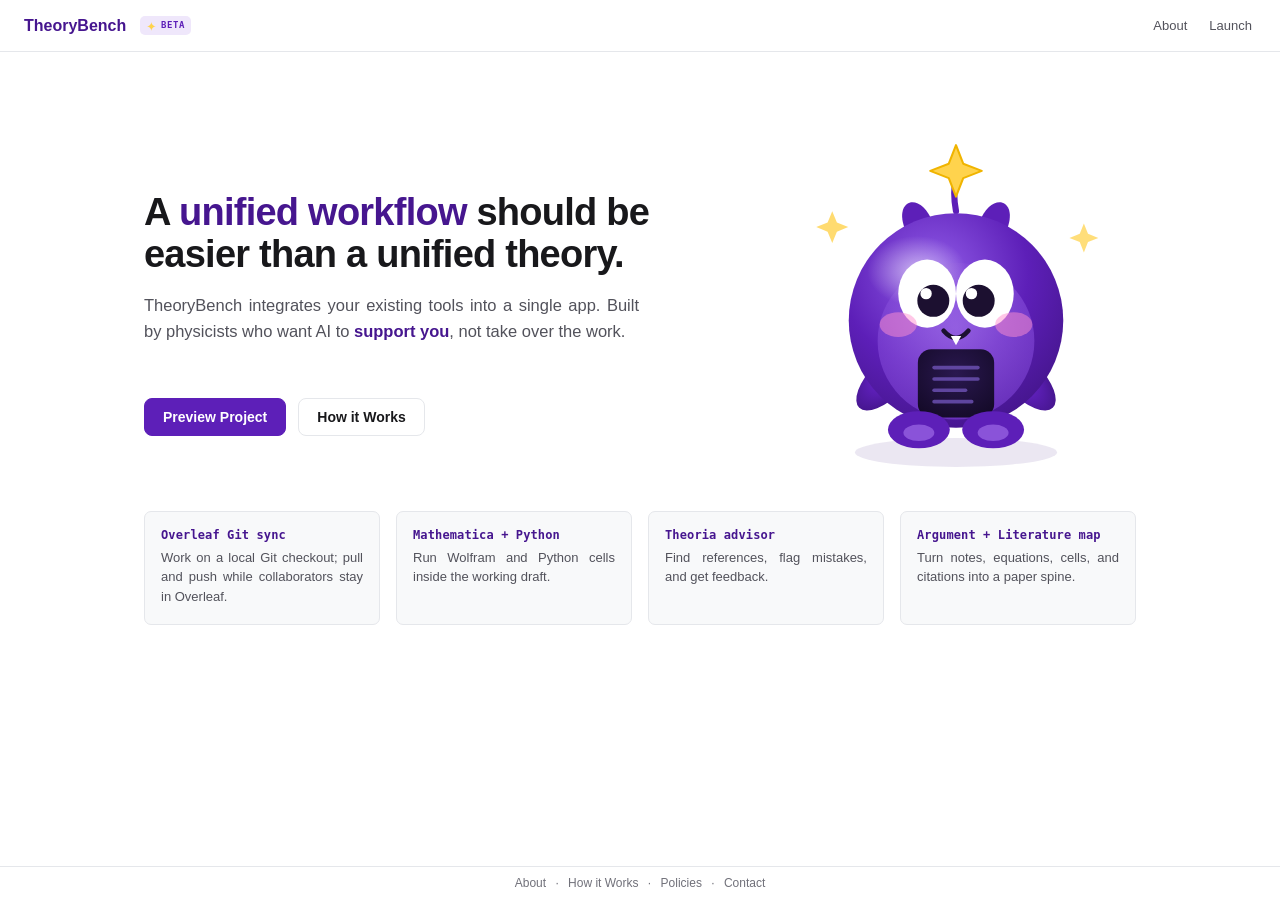
==== index.html @ 71f3ba2c "Publish TheoryBench static site (marketing + demo) for Cloudflare Pages" ====
<!doctype html>
<html lang="en">
<head>
  <meta charset="utf-8" />
  <meta name="viewport" content="width=device-width, initial-scale=1" />
  <title>TheoryBench — the physicist's working room</title>
  <style>
    :root {
      /* Inherited from project.html: zinc neutrals + ONE violet accent. */
      --sans:-apple-system,BlinkMacSystemFont,'Segoe UI',Roboto,sans-serif;
      --mono:'SF Mono',ui-monospace,Menlo,Consolas,monospace;
      --bg:#ffffff; --panel:#f8f9fa; --line:#e5e7eb; --line-soft:#f0f0f0;
      --ink:#18181b; --muted:#52525b; --faint:#71717a;
      --accent:#5d1fb8; --accent-strong:#46168f; --accent-deep:#34106b; --accent-soft:#efe7fb; --accent-line:#e3d6f6;
      --star:#ffd34d;
      --radius:7px;
    }
    * { box-sizing:border-box; }
    body { margin:0; color:var(--ink); font:14px/1.55 var(--sans); background:var(--bg); -webkit-font-smoothing:antialiased; min-height:100vh; display:flex; flex-direction:column; }
    a { color:inherit; }
    ::selection { background:rgba(93,31,184,.22); }
    :focus-visible { outline:2px solid var(--accent); outline-offset:2px; border-radius:4px; }

    /* top bar — mirrors the app's brand-mark */
    .nav { display:flex; align-items:center; gap:14px; height:52px; padding:0 24px; border-bottom:1px solid var(--line); }
    .brand-mark { display:inline-flex; align-items:center; color:var(--accent-strong); font:700 16px/1 var(--sans); letter-spacing:0; }
    .beta-tag { display:inline-flex; align-items:center; gap:4px; align-self:center; font:600 9px/1 var(--mono); letter-spacing:.06em; text-transform:uppercase; color:var(--accent); background:var(--accent-soft); padding:3px 6px; border-radius:5px; }
    .beta-tag .star { color:var(--star); font-size:17px; line-height:.8; transform:translateY(-.5px); }
    .nav .spacer { flex:1; }
    .nav a.navlink { color:var(--muted); text-decoration:none; font:500 13px var(--sans); padding:0 4px; }
    .nav a.navlink:hover { color:var(--ink); }

    .btn { display:inline-flex; align-items:center; gap:7px; height:38px; padding:0 18px; border-radius:8px; border:1px solid var(--line); background:#fff; color:var(--ink); font:600 14px var(--sans); text-decoration:none; cursor:pointer; }
    .btn:hover { background:var(--line-soft); }
    .btn.primary { border-color:var(--accent); background:var(--accent); color:#fff; }
    .btn.primary:hover { background:var(--accent-strong); border-color:var(--accent-strong); }
    .btn.sm { height:32px; padding:0 13px; font-size:13px; border-radius:7px; }

    /* hero */
    .hero { max-width:1040px; margin:0 auto; padding:56px 24px 24px; display:grid; grid-template-columns:1fr 360px; gap:40px; align-items:center; }
    .hero .copy { padding-top:22px; }
    .hero .copy h1 { margin:0 0 16px; font:700 38px/1.12 var(--sans); letter-spacing:-0.02em; color:var(--ink); }
    .hero .copy h1 .accent { color:var(--accent-strong); }
    .hero .copy p.lede { margin:0 0 26px; font-size:16.5px; line-height:1.6; color:var(--muted); max-width:30em; text-align:justify; }
    .hero .cta { display:flex; gap:12px; flex-wrap:wrap; margin-top:8px; transform:translateY(28px); }

    .mascot-wrap { display:flex; justify-content:center; }
    /* Swappable mascot: replace this single <svg> (or drop in <img src=...>) without touching layout. */
    .mascot { width:330px; height:auto; display:block; }

    /* pillars */
    .pillars { max-width:1040px; margin:0 auto; padding:18px 24px 64px; display:grid; grid-template-columns:repeat(4,1fr); gap:16px; }
    .pillar { border:1px solid var(--line); border-radius:var(--radius); padding:16px 16px 18px; background:var(--panel); }
    .pillar h3 { margin:0 0 6px; font:600 12px var(--mono); letter-spacing:.01em; color:var(--accent-strong); }
    .pillar p { margin:0; font-size:13px; line-height:1.5; color:var(--muted); text-align:justify; }

    footer { margin-top:auto; border-top:1px solid var(--line); padding:7px 28px; color:var(--faint); font-size:12px; text-align:center; }
    footer a { color:var(--faint); text-decoration:none; margin:0 6px; }
    footer a:hover { color:var(--accent); }

    @media (max-width:840px) {
      .hero { grid-template-columns:1fr; text-align:center; padding-top:40px; }
      .hero .copy p.lede { margin-left:auto; margin-right:auto; }
      .hero .cta { justify-content:center; }
      .mascot-wrap { order:-1; }
      .pillars { grid-template-columns:repeat(2,1fr); }
    }
    @media (max-width:520px) { .pillars { grid-template-columns:1fr; } .hero .copy h1 { font-size:32px; } }
  </style>
</head>
<body>
  <nav class="nav">
    <a class="brand-mark" href="index.html" style="text-decoration:none">Theory<span style="color:var(--accent-strong)">Bench</span></a>
    <span class="beta-tag"><span class="star">✦</span>beta</span>
    <span class="spacer"></span>
    <a class="navlink" href="about.html">About</a>
    <a class="navlink" href="manager.html">Launch</a>
  </nav>

  <section class="hero">
    <div class="copy">
      <h1>A <span class="accent">unified workflow</span> should be easier than a unified theory.</h1>
      <p class="lede">
        TheoryBench integrates your existing tools into a single app. Built by physicists who want
        AI to <span style="color:var(--accent-strong);font-weight:600">support you</span>, not take over the work.
      </p>
      <div class="cta">
        <a class="btn primary" href="project.html?demo=1">Preview Project</a>
        <a class="btn" href="how-it-works.html">How it Works</a>
      </div>
    </div>

    <div class="mascot-wrap">
      <!-- ====== Theoria mascot (single swappable block) ====== -->
      <svg class="mascot" viewBox="0 0 320 350" role="img" aria-label="Theoria, the patron AI of theory, sitting with a belly screen">
        <defs>
          <radialGradient id="body" cx="40%" cy="28%" r="84%">
            <stop offset="0%" stop-color="#915ce8"/>
            <stop offset="52%" stop-color="#5d1fb8"/>
            <stop offset="100%" stop-color="#3f1382"/>
          </radialGradient>
          <radialGradient id="tummy" cx="50%" cy="42%" r="66%">
            <stop offset="0%" stop-color="#a877ee"/>
            <stop offset="100%" stop-color="#7639d0"/>
          </radialGradient>
          <radialGradient id="sheen" cx="50%" cy="50%" r="50%">
            <stop offset="0%" stop-color="#ffffff" stop-opacity=".55"/>
            <stop offset="100%" stop-color="#ffffff" stop-opacity="0"/>
          </radialGradient>
          <radialGradient id="screen" cx="50%" cy="36%" r="72%">
            <stop offset="0%" stop-color="#2a1850"/>
            <stop offset="100%" stop-color="#140a28"/>
          </radialGradient>
        </defs>

        <!-- ground shadow -->
        <ellipse cx="160" cy="334" rx="98" ry="14" fill="#3f1382" opacity=".10"/>

        <!-- sparkle stars -->
        <g fill="var(--star)"><path d="M40 100 l4.5 11 11 4.5 -11 4.5 -4.5 11 -4.5 -11 -11 -4.5 11 -4.5 z" opacity=".8"/><path d="M284 112 l4 10 10 4 -10 4 -4 10 -4 -10 -10 -4 10 -4 z" opacity=".75"/></g>

        <!-- star antenna -->
        <path d="M160 100 C157 84 158 76 160 68" stroke="#5d1fb8" stroke-width="6" fill="none" stroke-linecap="round"/>
        <path d="M160 36 l7 18 18 7 -18 7 -7 18 -7 -18 -18 -7 18 -7 z" fill="var(--star)" stroke="#f0b400" stroke-width="2" stroke-linejoin="round"/>

        <!-- ears -->
        <path d="M110 116 C100 88 126 80 138 112 z" fill="#5d1fb8"/>
        <path d="M210 116 C220 88 194 80 182 112 z" fill="#5d1fb8"/>

        <!-- arms: one blob each, pointing down and out (behind body) -->
        <ellipse cx="94" cy="262" rx="18" ry="40" transform="rotate(44 94 262)" fill="url(#body)"/>
        <ellipse cx="226" cy="262" rx="18" ry="40" transform="rotate(-44 226 262)" fill="url(#body)"/>

        <!-- body -->
        <ellipse cx="160" cy="206" rx="104" ry="104" fill="url(#body)"/>
        <ellipse cx="160" cy="226" rx="76" ry="76" fill="url(#tummy)" opacity=".62"/>
        <ellipse cx="122" cy="158" rx="48" ry="34" fill="url(#sheen)"/>

        <!-- belly screen -->
        <rect x="123" y="234" width="74" height="66" rx="13" fill="url(#screen)"/>
        <g fill="#6a4fb0" opacity=".85">
          <rect x="137" y="250" width="46" height="3.5" rx="1.75"/>
          <rect x="137" y="261" width="46" height="3.5" rx="1.75"/>
          <rect x="137" y="272" width="34" height="3.5" rx="1.75"/>
          <rect x="137" y="283" width="40" height="3.5" rx="1.75"/>
        </g>

        <!-- feet -->
        <ellipse cx="124" cy="312" rx="30" ry="18" fill="#5d1fb8"/>
        <ellipse cx="196" cy="312" rx="30" ry="18" fill="#5d1fb8"/>
        <ellipse cx="124" cy="315" rx="15" ry="8" fill="#a877ee" opacity=".6"/>
        <ellipse cx="196" cy="315" rx="15" ry="8" fill="#a877ee" opacity=".6"/>

        <!-- eyes -->
        <ellipse cx="132" cy="180" rx="28" ry="33" fill="#fff"/>
        <ellipse cx="188" cy="180" rx="28" ry="33" fill="#fff"/>
        <circle cx="138" cy="187" r="15.5" fill="#1c1030"/>
        <circle cx="182" cy="187" r="15.5" fill="#1c1030"/>
        <circle cx="131" cy="180" r="5.5" fill="#fff"/>
        <circle cx="175" cy="180" r="5.5" fill="#fff"/>

        <!-- cheeks -->
        <ellipse cx="104" cy="210" rx="18" ry="12" fill="#ff8fd0" opacity=".5"/>
        <ellipse cx="216" cy="210" rx="18" ry="12" fill="#ff8fd0" opacity=".5"/>

        <!-- smile + little tooth -->
        <path d="M148 216 Q160 230 172 216" stroke="#1c1030" stroke-width="4.5" fill="none" stroke-linecap="round"/>
        <path d="M155 221 l5 9 5 -9 z" fill="#fff"/>
      </svg>
      <!-- ====== /mascot ====== -->
    </div>
  </section>

  <section class="pillars">
    <div class="pillar">
      <h3>Overleaf Git sync</h3>
      <p>Work on a local Git checkout; pull and push while collaborators stay in Overleaf.</p>
    </div>
    <div class="pillar">
      <h3>Mathematica + Python</h3>
      <p>Run Wolfram and Python cells inside the working draft.</p>
    </div>
    <div class="pillar">
      <h3>Theoria advisor</h3>
      <p>Find references, flag mistakes, and get feedback.</p>
    </div>
    <div class="pillar">
      <h3>Argument + Literature map</h3>
      <p>Turn notes, equations, cells, and citations into a paper spine.</p>
    </div>
  </section>

  <footer>
    <a href="about.html">About</a> ·
    <a href="how-it-works.html">How it Works</a> ·
    <a href="policies.html">Policies</a> ·
    <a href="contact.html">Contact</a>
  </footer>
</body>
</html>
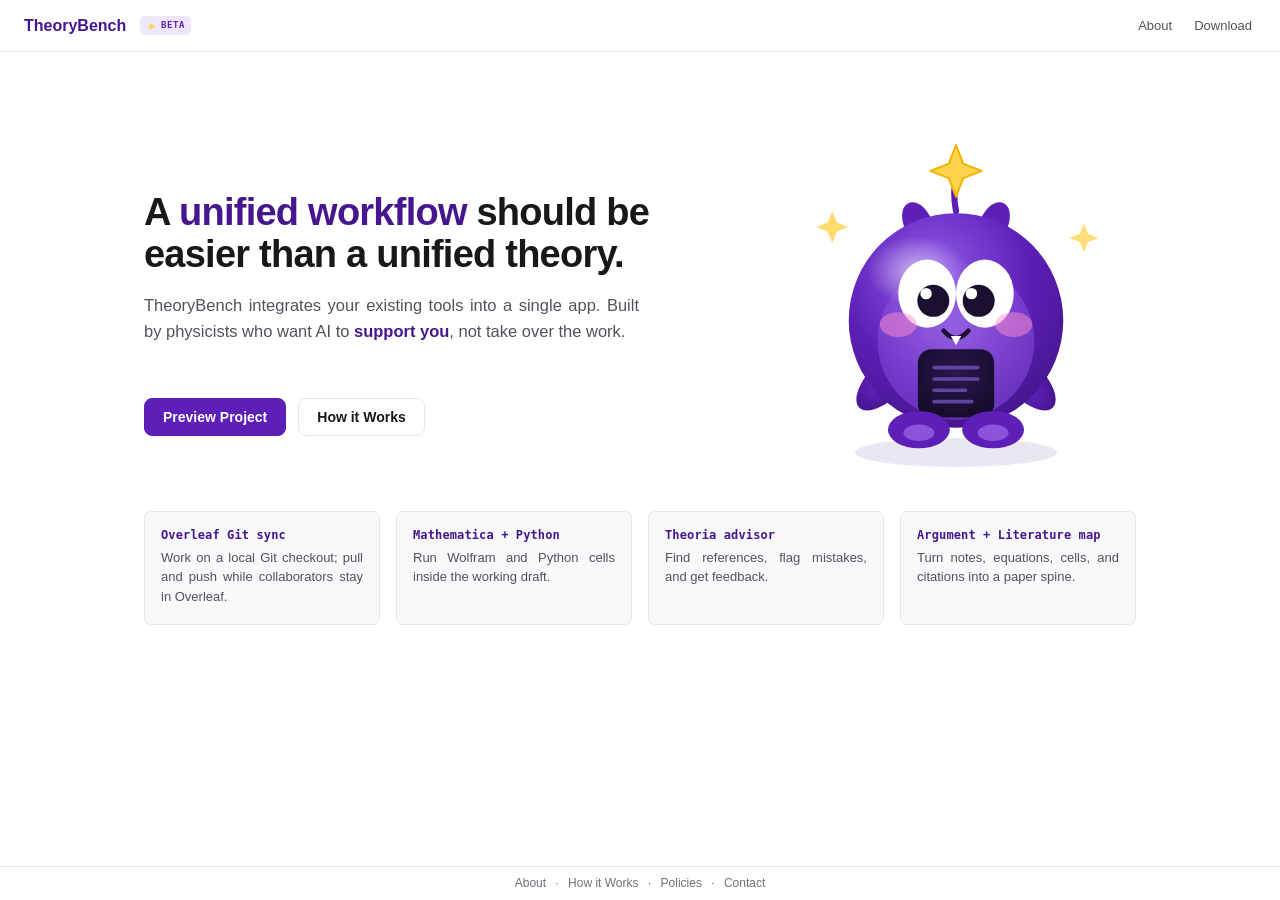
==== commit df33e820: "Nav: 'Launch' -> 'Download' (local-first: you run it after downloading, not in-browser)" ====
--- a/index.html
+++ b/index.html
@@ -74,7 +74,7 @@
     <span class="beta-tag"><span class="star">✦</span>beta</span>
     <span class="spacer"></span>
     <a class="navlink" href="about.html">About</a>
-    <a class="navlink" href="manager.html">Launch</a>
+    <a class="navlink" href="how-it-works.html">Download</a>
   </nav>
 
   <section class="hero">
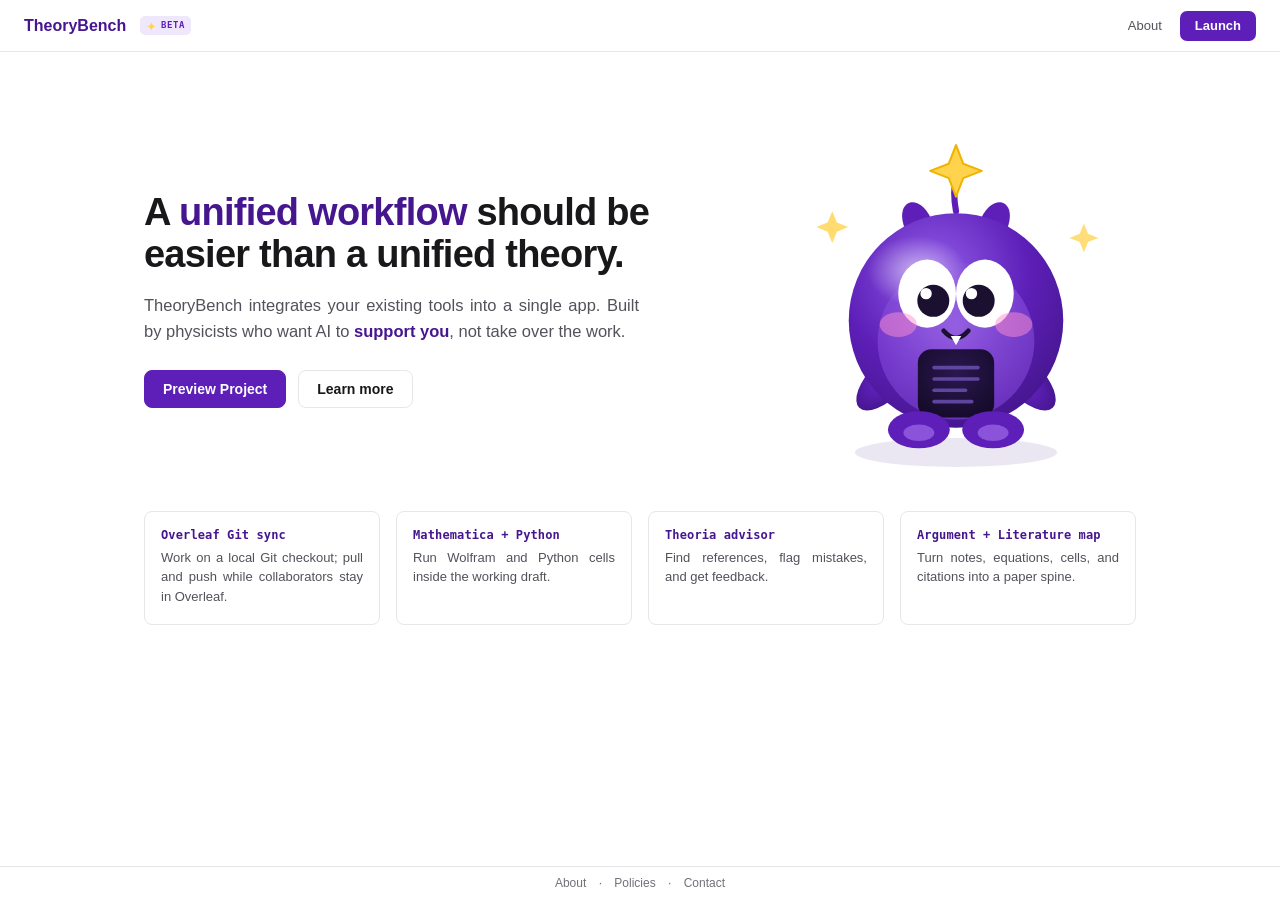
==== commit 0ae9c137: "deploy 2026-06-11" ====
--- a/index.html
+++ b/index.html
@@ -4,69 +4,7 @@
   <meta charset="utf-8" />
   <meta name="viewport" content="width=device-width, initial-scale=1" />
   <title>TheoryBench — the physicist's working room</title>
-  <style>
-    :root {
-      /* Inherited from project.html: zinc neutrals + ONE violet accent. */
-      --sans:-apple-system,BlinkMacSystemFont,'Segoe UI',Roboto,sans-serif;
-      --mono:'SF Mono',ui-monospace,Menlo,Consolas,monospace;
-      --bg:#ffffff; --panel:#f8f9fa; --line:#e5e7eb; --line-soft:#f0f0f0;
-      --ink:#18181b; --muted:#52525b; --faint:#71717a;
-      --accent:#5d1fb8; --accent-strong:#46168f; --accent-deep:#34106b; --accent-soft:#efe7fb; --accent-line:#e3d6f6;
-      --star:#ffd34d;
-      --radius:7px;
-    }
-    * { box-sizing:border-box; }
-    body { margin:0; color:var(--ink); font:14px/1.55 var(--sans); background:var(--bg); -webkit-font-smoothing:antialiased; min-height:100vh; display:flex; flex-direction:column; }
-    a { color:inherit; }
-    ::selection { background:rgba(93,31,184,.22); }
-    :focus-visible { outline:2px solid var(--accent); outline-offset:2px; border-radius:4px; }
-
-    /* top bar — mirrors the app's brand-mark */
-    .nav { display:flex; align-items:center; gap:14px; height:52px; padding:0 24px; border-bottom:1px solid var(--line); }
-    .brand-mark { display:inline-flex; align-items:center; color:var(--accent-strong); font:700 16px/1 var(--sans); letter-spacing:0; }
-    .beta-tag { display:inline-flex; align-items:center; gap:4px; align-self:center; font:600 9px/1 var(--mono); letter-spacing:.06em; text-transform:uppercase; color:var(--accent); background:var(--accent-soft); padding:3px 6px; border-radius:5px; }
-    .beta-tag .star { color:var(--star); font-size:17px; line-height:.8; transform:translateY(-.5px); }
-    .nav .spacer { flex:1; }
-    .nav a.navlink { color:var(--muted); text-decoration:none; font:500 13px var(--sans); padding:0 4px; }
-    .nav a.navlink:hover { color:var(--ink); }
-
-    .btn { display:inline-flex; align-items:center; gap:7px; height:38px; padding:0 18px; border-radius:8px; border:1px solid var(--line); background:#fff; color:var(--ink); font:600 14px var(--sans); text-decoration:none; cursor:pointer; }
-    .btn:hover { background:var(--line-soft); }
-    .btn.primary { border-color:var(--accent); background:var(--accent); color:#fff; }
-    .btn.primary:hover { background:var(--accent-strong); border-color:var(--accent-strong); }
-    .btn.sm { height:32px; padding:0 13px; font-size:13px; border-radius:7px; }
-
-    /* hero */
-    .hero { max-width:1040px; margin:0 auto; padding:56px 24px 24px; display:grid; grid-template-columns:1fr 360px; gap:40px; align-items:center; }
-    .hero .copy { padding-top:22px; }
-    .hero .copy h1 { margin:0 0 16px; font:700 38px/1.12 var(--sans); letter-spacing:-0.02em; color:var(--ink); }
-    .hero .copy h1 .accent { color:var(--accent-strong); }
-    .hero .copy p.lede { margin:0 0 26px; font-size:16.5px; line-height:1.6; color:var(--muted); max-width:30em; text-align:justify; }
-    .hero .cta { display:flex; gap:12px; flex-wrap:wrap; margin-top:8px; transform:translateY(28px); }
-
-    .mascot-wrap { display:flex; justify-content:center; }
-    /* Swappable mascot: replace this single <svg> (or drop in <img src=...>) without touching layout. */
-    .mascot { width:330px; height:auto; display:block; }
-
-    /* pillars */
-    .pillars { max-width:1040px; margin:0 auto; padding:18px 24px 64px; display:grid; grid-template-columns:repeat(4,1fr); gap:16px; }
-    .pillar { border:1px solid var(--line); border-radius:var(--radius); padding:16px 16px 18px; background:var(--panel); }
-    .pillar h3 { margin:0 0 6px; font:600 12px var(--mono); letter-spacing:.01em; color:var(--accent-strong); }
-    .pillar p { margin:0; font-size:13px; line-height:1.5; color:var(--muted); text-align:justify; }
-
-    footer { margin-top:auto; border-top:1px solid var(--line); padding:7px 28px; color:var(--faint); font-size:12px; text-align:center; }
-    footer a { color:var(--faint); text-decoration:none; margin:0 6px; }
-    footer a:hover { color:var(--accent); }
-
-    @media (max-width:840px) {
-      .hero { grid-template-columns:1fr; text-align:center; padding-top:40px; }
-      .hero .copy p.lede { margin-left:auto; margin-right:auto; }
-      .hero .cta { justify-content:center; }
-      .mascot-wrap { order:-1; }
-      .pillars { grid-template-columns:repeat(2,1fr); }
-    }
-    @media (max-width:520px) { .pillars { grid-template-columns:1fr; } .hero .copy h1 { font-size:32px; } }
-  </style>
+  <link rel="stylesheet" href="styles.css" />
 </head>
 <body>
   <nav class="nav">
@@ -74,7 +12,7 @@
     <span class="beta-tag"><span class="star">✦</span>beta</span>
     <span class="spacer"></span>
     <a class="navlink" href="about.html">About</a>
-    <a class="navlink" href="how-it-works.html">Download</a>
+    <a class="launch" href="coming-soon.html">Launch</a>
   </nav>
 
   <section class="hero">
@@ -86,7 +24,7 @@
       </p>
       <div class="cta">
         <a class="btn primary" href="project.html?demo=1">Preview Project</a>
-        <a class="btn" href="how-it-works.html">How it Works</a>
+        <a class="btn" href="about.html">Learn more</a>
       </div>
     </div>
 
@@ -192,7 +130,6 @@
 
   <footer>
     <a href="about.html">About</a> ·
-    <a href="how-it-works.html">How it Works</a> ·
     <a href="policies.html">Policies</a> ·
     <a href="contact.html">Contact</a>
   </footer>
--- a/styles.css
+++ b/styles.css
@@ -0,0 +1,96 @@
+/* TheoryBench — shared styles for every public page. Edit here once; all pages follow. */
+:root {
+  --sans:-apple-system,BlinkMacSystemFont,'Segoe UI',Roboto,sans-serif;
+  --mono:'SF Mono',ui-monospace,Menlo,Consolas,monospace;
+  --bg:#ffffff; --panel:#ffffff; --line:#e5e7eb; --line-soft:#f0f0f0;
+  --ink:#18181b; --muted:#52525b; --faint:#71717a;
+  --accent:#5d1fb8; --accent-strong:#46168f; --accent-deep:#34106b; --accent-soft:#efe7fb; --accent-line:#e3d6f6;
+  --star:#ffd34d; --radius:8px;
+}
+* { box-sizing:border-box; }
+
+/* Zero-width scrollbar: the page still scrolls (trackpad/wheel), but the bar takes no width.
+   So there's no gutter, no width jitter between pages, and the nav/footer lines reach the edge. */
+html { scrollbar-width:none; -ms-overflow-style:none; }
+html::-webkit-scrollbar, body::-webkit-scrollbar { width:0; height:0; display:none; }
+
+body { margin:0; color:var(--ink); font:14px/1.55 var(--sans); background:var(--bg); -webkit-font-smoothing:antialiased; min-height:100vh; display:flex; flex-direction:column; }
+a { color:inherit; }
+::selection { background:rgba(93,31,184,.22); }
+:focus-visible { outline:2px solid var(--accent); outline-offset:2px; border-radius:4px; }
+code { font:12.5px var(--mono); background:var(--accent-soft); color:var(--accent-strong); padding:1px 5px; border-radius:4px; }
+
+/* Nav — border-bottom now spans full viewport width */
+.nav { display:flex; align-items:center; gap:14px; height:52px; padding:0 24px; border-bottom:1px solid var(--line); }
+.brand-mark { display:inline-flex; align-items:center; color:var(--accent-strong); font:700 16px/1 var(--sans); text-decoration:none; }
+.beta-tag { display:inline-flex; align-items:center; gap:4px; align-self:center; font:600 9px/1 var(--mono); letter-spacing:.06em; text-transform:uppercase; color:var(--accent); background:var(--accent-soft); padding:3px 6px; border-radius:5px; }
+.beta-tag .star { color:var(--star); font-size:17px; line-height:.8; transform:translateY(-.5px); }
+.nav .spacer { flex:1; }
+.nav a.navlink { color:var(--muted); text-decoration:none; font:500 13px var(--sans); padding:0 4px; }
+.nav a.navlink:hover { color:var(--ink); }
+.nav a.navlink.current { color:var(--accent-strong); }
+.launch { display:inline-flex; align-items:center; height:30px; padding:0 15px; border-radius:7px; background:var(--accent); color:#fff; font:600 13px var(--sans); text-decoration:none; }
+.launch:hover { background:var(--accent-strong); }
+
+/* Buttons */
+.btn { display:inline-flex; align-items:center; gap:7px; height:38px; padding:0 18px; border-radius:8px; border:1px solid var(--line); background:#fff; color:var(--ink); font:600 14px var(--sans); text-decoration:none; cursor:pointer; }
+.btn:hover { background:var(--line-soft); }
+.btn.primary { border-color:var(--accent); background:var(--accent); color:#fff; }
+.btn.primary:hover { background:var(--accent-strong); border-color:var(--accent-strong); }
+.btn.sm { height:32px; padding:0 13px; font-size:13px; border-radius:7px; }
+
+/* Content column — same width on every page */
+.wrap { max-width:860px; width:100%; margin:0 auto; padding:48px 24px 52px; }
+.wrap h1 { margin:0 0 12px; font:700 34px/1.15 var(--sans); letter-spacing:-0.02em; }
+.accent { color:var(--accent-strong); }
+.lede { margin:0; color:var(--muted); font-size:15.5px; line-height:1.6; text-align:justify; }
+.lede a { color:var(--accent-strong); }
+.cta { display:flex; gap:12px; flex-wrap:wrap; margin-top:24px; }
+.section-label { margin:38px 0 14px; font:700 11px var(--mono); letter-spacing:.09em; text-transform:uppercase; color:var(--accent-strong); }
+.note { margin:18px 0 0; padding:14px 16px; border:1px solid var(--accent-line); border-radius:var(--radius); background:#fbf9ff; color:var(--muted); font-size:13.5px; line-height:1.55; text-align:justify; }
+.note a, .note strong { color:var(--accent-strong); }
+
+/* Cards / grids */
+.grid { display:grid; grid-template-columns:repeat(2,minmax(0,1fr)); gap:14px; }
+.split { display:grid; grid-template-columns:1fr 1fr; gap:14px; }
+.card { border:1px solid var(--line); border-radius:var(--radius); background:var(--panel); padding:16px 17px; }
+.card h3 { margin:0 0 7px; font:700 15px var(--sans); }
+.card p, .card li { color:var(--muted); font-size:13.5px; line-height:1.55; text-align:justify; }
+.card p { margin:0; }
+.card ul, .split ul { margin:0; padding-left:18px; color:var(--muted); font-size:13.5px; line-height:1.6; }
+
+/* Steps (about) */
+.steps { list-style:none; counter-reset:s; padding:0; margin:0; }
+.steps li { position:relative; padding:0 0 24px 58px; }
+.steps li:before { counter-increment:s; content:counter(s); position:absolute; left:0; top:0; width:34px; height:34px; border-radius:9px; background:var(--accent-soft); color:var(--accent-strong); font:700 15px var(--mono); display:grid; place-items:center; }
+.steps li:not(:last-child):after { content:""; position:absolute; left:17px; top:40px; bottom:4px; width:2px; background:var(--accent-line); }
+.steps h3 { margin:6px 0 5px; font:700 15px var(--sans); }
+.steps p { margin:0; color:var(--muted); font-size:13.5px; line-height:1.55; text-align:justify; }
+
+/* Index hero + pillars */
+.hero { max-width:1040px; margin:0 auto; padding:56px 24px 24px; display:grid; grid-template-columns:1fr 360px; gap:40px; align-items:center; }
+.hero .copy { padding-top:22px; }
+.hero .copy h1 { margin:0 0 16px; font:700 38px/1.12 var(--sans); letter-spacing:-0.02em; color:var(--ink); }
+.hero .copy p.lede { margin:0 0 26px; font-size:16.5px; line-height:1.6; color:var(--muted); max-width:30em; text-align:justify; }
+.hero .cta { margin-top:8px; }
+.mascot-wrap { display:flex; justify-content:center; }
+.mascot { width:330px; height:auto; display:block; }
+.pillars { max-width:1040px; margin:0 auto; padding:18px 24px 64px; display:grid; grid-template-columns:repeat(4,1fr); gap:16px; }
+.pillar { border:1px solid var(--line); border-radius:var(--radius); padding:16px 16px 18px; background:var(--panel); }
+.pillar h3 { margin:0 0 6px; font:600 12px var(--mono); letter-spacing:.01em; color:var(--accent-strong); }
+.pillar p { margin:0; font-size:13px; line-height:1.5; color:var(--muted); text-align:justify; }
+
+/* Footer — border-top spans full viewport width */
+footer { margin-top:auto; border-top:1px solid var(--line); padding:7px 28px; color:var(--faint); font-size:12px; text-align:center; }
+footer a { color:var(--faint); text-decoration:none; margin:0 9px; }
+footer a:hover { color:var(--accent); }
+
+@media (max-width:840px) {
+  .hero { grid-template-columns:1fr; text-align:center; padding-top:40px; }
+  .hero .copy p.lede { margin-left:auto; margin-right:auto; }
+  .hero .cta { justify-content:center; }
+  .mascot-wrap { order:-1; }
+  .pillars { grid-template-columns:repeat(2,1fr); }
+}
+@media (max-width:700px) { .grid, .split { grid-template-columns:1fr; } }
+@media (max-width:520px) { .pillars { grid-template-columns:1fr; } .hero .copy h1 { font-size:32px; } .wrap h1 { font-size:30px; } }
